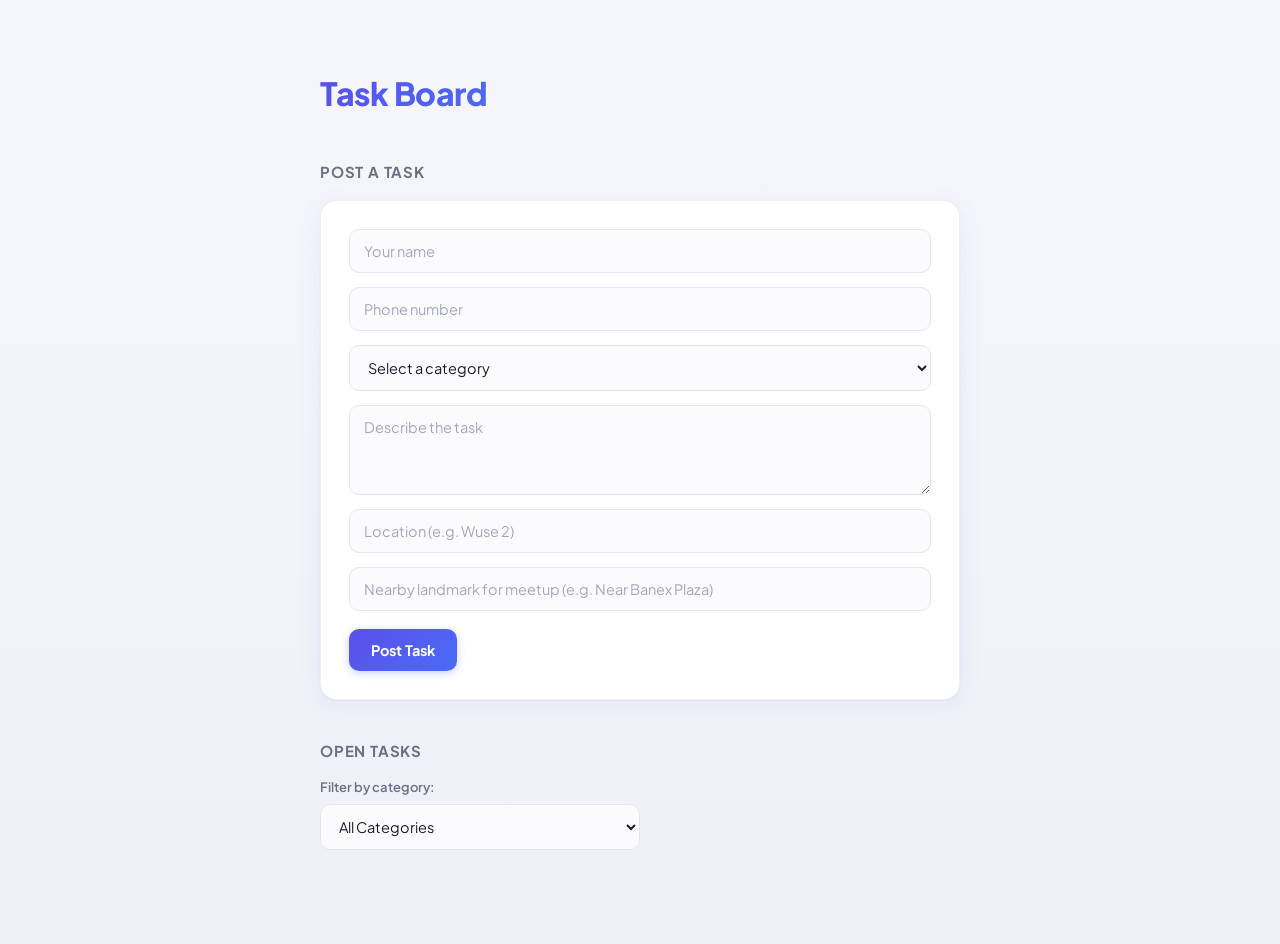
==== static/index.html @ 798a6405 "Initial commit - Task Board MVP" ====
<!DOCTYPE html>
<html>
<head>
  <title>Task Board</title>
    <link rel="preconnect" href="https://fonts.googleapis.com">
  <link rel="preconnect" href="https://fonts.gstatic.com" crossorigin>
  <link href="https://fonts.googleapis.com/css2?family=Plus+Jakarta+Sans:wght@400;500;600;700;800&display=swap" rel="stylesheet">
    <style>
    * { box-sizing: border-box; }

    body {
      font-family: 'Plus Jakarta Sans', -apple-system, sans-serif;
      max-width: 680px;
      margin: 0 auto;
      padding: 48px 20px 80px;
      background: linear-gradient(180deg, #f6f7fb 0%, #eef0f7 100%);
      color: #1a1d29;
      line-height: 1.5;
    }

    h1 {
      font-size: 32px;
      font-weight: 800;
      letter-spacing: -0.5px;
      margin-bottom: 4px;
      background: linear-gradient(135deg, #5b4fe8, #4a6cf7);
      -webkit-background-clip: text;
      background-clip: text;
      -webkit-text-fill-color: transparent;
      display: inline-block;
    }

    h2 {
      font-size: 15px;
      font-weight: 700;
      text-transform: uppercase;
      letter-spacing: 0.8px;
      color: #6b7085;
      margin-top: 40px;
      margin-bottom: 16px;
    }

    form {
      background: white;
      padding: 28px;
      border-radius: 16px;
      box-shadow: 0 4px 24px rgba(74, 108, 247, 0.08), 0 1px 2px rgba(0,0,0,0.04);
      border: 1px solid #eef0f7;
    }

    label {
      font-size: 13px;
      font-weight: 600;
      color: #6b7085;
      display: block;
      margin-bottom: 6px;
    }

    input, select, textarea {
      display: block;
      width: 100%;
      margin-bottom: 14px;
      padding: 12px 14px;
      border: 1.5px solid #e4e6ef;
      border-radius: 10px;
      font-size: 14.5px;
      font-family: inherit;
      color: #1a1d29;
      background: #fbfbfd;
      transition: border-color 0.15s ease, background 0.15s ease;
    }

    input::placeholder, textarea::placeholder {
      color: #a3a7bd;
    }

    input:focus, select:focus, textarea:focus {
      outline: none;
      border-color: #4a6cf7;
      background: white;
      box-shadow: 0 0 0 4px rgba(74, 108, 247, 0.1);
    }

    textarea {
      min-height: 90px;
      resize: vertical;
    }

    button {
      padding: 12px 22px;
      background: linear-gradient(135deg, #5b4fe8, #4a6cf7);
      color: white;
      border: none;
      border-radius: 10px;
      cursor: pointer;
      font-size: 14.5px;
      font-weight: 700;
      font-family: inherit;
      margin-right: 8px;
      margin-top: 4px;
      transition: transform 0.1s ease, box-shadow 0.15s ease;
      box-shadow: 0 2px 8px rgba(74, 108, 247, 0.3);
    }

    button:hover {
      transform: translateY(-1px);
      box-shadow: 0 4px 14px rgba(74, 108, 247, 0.4);
    }

    button:active {
      transform: translateY(0);
    }

    .task {
      background: white;
      border: 1px solid #eef0f7;
      padding: 20px;
      margin-bottom: 14px;
      border-radius: 14px;
      box-shadow: 0 2px 10px rgba(20, 20, 43, 0.04);
      transition: box-shadow 0.15s ease, transform 0.15s ease;
    }

    .task:hover {
      box-shadow: 0 6px 20px rgba(20, 20, 43, 0.08);
      transform: translateY(-2px);
    }

    .task strong {
      font-size: 15.5px;
      font-weight: 700;
      text-transform: capitalize;
      color: #1a1d29;
    }

    .task em {
      color: #6b7085;
      font-style: normal;
      font-size: 13px;
    }

    .task > strong:first-child {
      color: #4a6cf7;
    }

    #filterCategory {
      max-width: 320px;
    }
  </style>
</head>
<body>
  <h1>Task Board</h1>

  <h2>Post a Task</h2>
  <form id="taskForm">
    <input type="text" id="name" placeholder="Your name" required>
    <input type="text" id="phone" placeholder="Phone number" required>
   <select id="category" required>
    <option value="" disabled selected>Select a category</option>
  <optgroup label="Home Services">
    <option value="plumbing">Plumbing</option>
    <option value="electrical">Electrical</option>
    <option value="cleaning">Cleaning</option>
    <option value="laundry">Laundry</option>
    <option value="gardening">Gardening</option>
    <option value="carpentry">Carpentry</option>
    <option value="painting">Painting</option>
    <option value="pest control">Pest Control</option>
    <option value="ac repair/maintenance">AC Repair/Maintenance</option>
    <option value="generator repair/maintenance">Generator Repair/Maintenance</option>
    <option value="furniture assembly">Furniture Assembly</option>
    <option value="interior design">Interior Design</option>
  </optgroup>

  <optgroup label="Electronics Repair">
    <option value="mobile repair">Mobile Repair</option>
    <option value="laptop repair">Laptop Repair</option>
    <option value="pc repair">PC Repair</option>
    <option value="camera repair">Camera Repair</option>
    <option value="tv repair">TV Repair</option>
    <option value="dvd player repair">DVD Player Repair</option>
    <option value="home appliance repair">Home Appliance Repair</option>
    <option value="printer repair">Printer Repair</option>
  </optgroup>

  <optgroup label="Auto Services">
    <option value="auto repair/maintenance">Auto Repair/Maintenance</option>
    <option value="tire service">Tire Service</option>
    <option value="car wash">Car Wash</option>
    <option value="towing">Towing</option>
    <option value="motorcycle repair">Motorcycle Repair</option>
    <option value="car electrician">Car Electrician</option>
    <option value="panel beating/spray painting">Panel Beating/Spray Painting</option>
  </optgroup>

  <optgroup label="Logistics & Delivery">
    <option value="package delivery">Package Delivery</option>
    <option value="moving/relocation">Moving/Relocation</option>
    <option value="dispatch rider">Dispatch Rider</option>
    <option value="truck/haulage">Truck/Haulage</option>
    <option value="errand running">Errand Running</option>
  </optgroup>

  <optgroup label="Beauty & Personal Care">
    <option value="hairdressing">Hairdressing</option>
    <option value="barbing">Barbing</option>
    <option value="makeup">Makeup</option>
    <option value="nail technician">Nail Technician</option>
    <option value="massage therapy">Massage Therapy</option>
    <option value="spa services">Spa Services</option>
  </optgroup>

  <optgroup label="Fashion & Tailoring">
    <option value="tailoring">Tailoring</option>
    <option value="fashion design">Fashion Design</option>
    <option value="shoemaking/repair">Shoemaking/Repair</option>
    <option value="bag repair">Bag Repair</option>
  </optgroup>

  <optgroup label="Events & Catering">
    <option value="catering">Catering</option>
    <option value="photography">Photography</option>
    <option value="videography">Videography</option>
    <option value="event planning">Event Planning</option>
    <option value="dj services">DJ Services</option>
    <option value="mc/anchoring">MC/Anchoring</option>
    <option value="decoration">Decoration</option>
  </optgroup>

  <optgroup label="Education">
    <option value="tutoring">Tutoring</option>
    <option value="music lessons">Music Lessons</option>
    <option value="language lessons">Language Lessons</option>
    <option value="computer training">Computer Training</option>
  </optgroup>

  <optgroup label="Health & Wellness">
    <option value="fitness training">Fitness Training</option>
    <option value="nursing/caregiving">Nursing/Caregiving</option>
    <option value="physiotherapy">Physiotherapy</option>
  </optgroup>

  <optgroup label="Professional Services">
    <option value="graphic design">Graphic Design</option>
    <option value="web design/development">Web Design/Development</option>
    <option value="accounting">Accounting</option>
    <option value="legal services">Legal Services</option>
    <option value="writing/editing">Writing/Editing</option>
  </optgroup>

  <optgroup label="Other">
    <option value="other">Other</option>
  </optgroup>
</select>
    <textarea id="description" placeholder="Describe the task" required></textarea>
    <input type="text" id="location" placeholder="Location (e.g. Wuse 2)" required>
    <input type="text" id="landmark" placeholder="Nearby landmark for meetup (e.g. Near Banex Plaza)">
    <button type="submit">Post Task</button>
  </form>

  <h2>Open Tasks</h2>
  <label for="filterCategory">Filter by category:</label>
<select id="filterCategory">
  <option value="">All Categories</option>
  <option value="plumbing">Plumbing</option>
  <option value="electrical">Electrical</option>
  <option value="cleaning">Cleaning</option>
  <option value="laundry">Laundry</option>
  <option value="gardening">Gardening</option>
  <option value="carpentry">Carpentry</option>
  <option value="painting">Painting</option>
  <option value="pest control">Pest Control</option>
  <option value="ac repair/maintenance">AC Repair/Maintenance</option>
  <option value="generator repair/maintenance">Generator Repair/Maintenance</option>
  <option value="furniture assembly">Furniture Assembly</option>
  <option value="interior design">Interior Design</option>
  <option value="mobile repair">Mobile Repair</option>
  <option value="laptop repair">Laptop Repair</option>
  <option value="pc repair">PC Repair</option>
  <option value="camera repair">Camera Repair</option>
  <option value="tv repair">TV Repair</option>
  <option value="dvd player repair">DVD Player Repair</option>
  <option value="home appliance repair">Home Appliance Repair</option>
  <option value="printer repair">Printer Repair</option>
  <option value="auto repair/maintenance">Auto Repair/Maintenance</option>
  <option value="tire service">Tire Service</option>
  <option value="car wash">Car Wash</option>
  <option value="towing">Towing</option>
  <option value="motorcycle repair">Motorcycle Repair</option>
  <option value="car electrician">Car Electrician</option>
  <option value="panel beating/spray painting">Panel Beating/Spray Painting</option>
  <option value="package delivery">Package Delivery</option>
  <option value="moving/relocation">Moving/Relocation</option>
  <option value="dispatch rider">Dispatch Rider</option>
  <option value="truck/haulage">Truck/Haulage</option>
  <option value="errand running">Errand Running</option>
  <option value="hairdressing">Hairdressing</option>
  <option value="barbing">Barbing</option>
  <option value="makeup">Makeup</option>
  <option value="nail technician">Nail Technician</option>
  <option value="massage therapy">Massage Therapy</option>
  <option value="spa services">Spa Services</option>
  <option value="tailoring">Tailoring</option>
  <option value="fashion design">Fashion Design</option>
  <option value="shoemaking/repair">Shoemaking/Repair</option>
  <option value="bag repair">Bag Repair</option>
  <option value="catering">Catering</option>
  <option value="photography">Photography</option>
  <option value="videography">Videography</option>
  <option value="event planning">Event Planning</option>
  <option value="dj services">DJ Services</option>
  <option value="mc/anchoring">MC/Anchoring</option>
  <option value="decoration">Decoration</option>
  <option value="tutoring">Tutoring</option>
  <option value="music lessons">Music Lessons</option>
  <option value="language lessons">Language Lessons</option>
  <option value="computer training">Computer Training</option>
  <option value="fitness training">Fitness Training</option>
  <option value="nursing/caregiving">Nursing/Caregiving</option>
  <option value="physiotherapy">Physiotherapy</option>
  <option value="graphic design">Graphic Design</option>
  <option value="web design/development">Web Design/Development</option>
  <option value="accounting">Accounting</option>
  <option value="legal services">Legal Services</option>
  <option value="writing/editing">Writing/Editing</option>
  <option value="other">Other</option>
</select>
  <div id="taskList"></div>

  <script>
    const form = document.getElementById('taskForm');
    const taskList = document.getElementById('taskList');

 async function loadTasks() {
  const category = document.getElementById('filterCategory').value;
  const url = category ? `/tasks?category=${encodeURIComponent(category)}` : '/tasks';
  const res = await fetch(url);
  const tasks = await res.json();
  taskList.innerHTML = '';
  tasks.forEach(t => {
    const div = document.createElement('div');
    div.className = 'task';
    div.innerHTML = `
  <strong>${t.category}</strong> — ${t.location}<br>
  ${t.landmark ? `<em>Meetup landmark: ${t.landmark}</em><br>` : ''}
  ${t.description}<br>
  <em>Posted by ${t.name}, ${t.phone}</em><br>
  <strong>Status: ${t.status}</strong><br>
  ${t.status === 'open' ? `<button onclick="markTaken(${t.id})">Mark as Taken</button>` : ''}
  <button onclick='editTask(${JSON.stringify(t)})'>Edit</button>
  <button onclick="deleteTask(${t.id})">Delete</button>
`;
    taskList.appendChild(div);
  });
}

let editingId = null;

function editTask(t) {
  editingId = t.id;
  document.getElementById('name').value = t.name;
  document.getElementById('phone').value = t.phone;
  document.getElementById('category').value = t.category;
  document.getElementById('description').value = t.description;
  document.getElementById('location').value = t.location;
  document.getElementById('landmark').value = t.landmark;
  document.querySelector('#taskForm button[type="submit"]').textContent = 'Update Task';
  window.scrollTo(0, 0);
}
async function markTaken(id) {
  await fetch(`/tasks/${id}/taken`, { method: 'POST' });
  loadTasks();
}

async function deleteTask(id) {
  await fetch(`/tasks/${id}`, { method: 'DELETE' });
  loadTasks();
}


    form.addEventListener('submit', async (e) => {
      e.preventDefault();
      const task = {
  name: document.getElementById('name').value,
  phone: document.getElementById('phone').value,
  category: document.getElementById('category').value,
  description: document.getElementById('description').value,
  location: document.getElementById('location').value,
  landmark: document.getElementById('landmark').value,
};

      if (editingId) {
        await fetch(`/tasks/${editingId}`, {
          method: 'PUT',
          headers: { 'Content-Type': 'application/json' },
          body: JSON.stringify(task),
        });
        editingId = null;
        document.querySelector('#taskForm button[type="submit"]').textContent = 'Post Task';
      } else {
        await fetch('/tasks', {
          method: 'POST',
          headers: { 'Content-Type': 'application/json' },
          body: JSON.stringify(task),
        });
      }

      form.reset();
      loadTasks();
    });

    loadTasks();
    document.getElementById('filterCategory').addEventListener('change', loadTasks);
  </script>
</body>
</html>
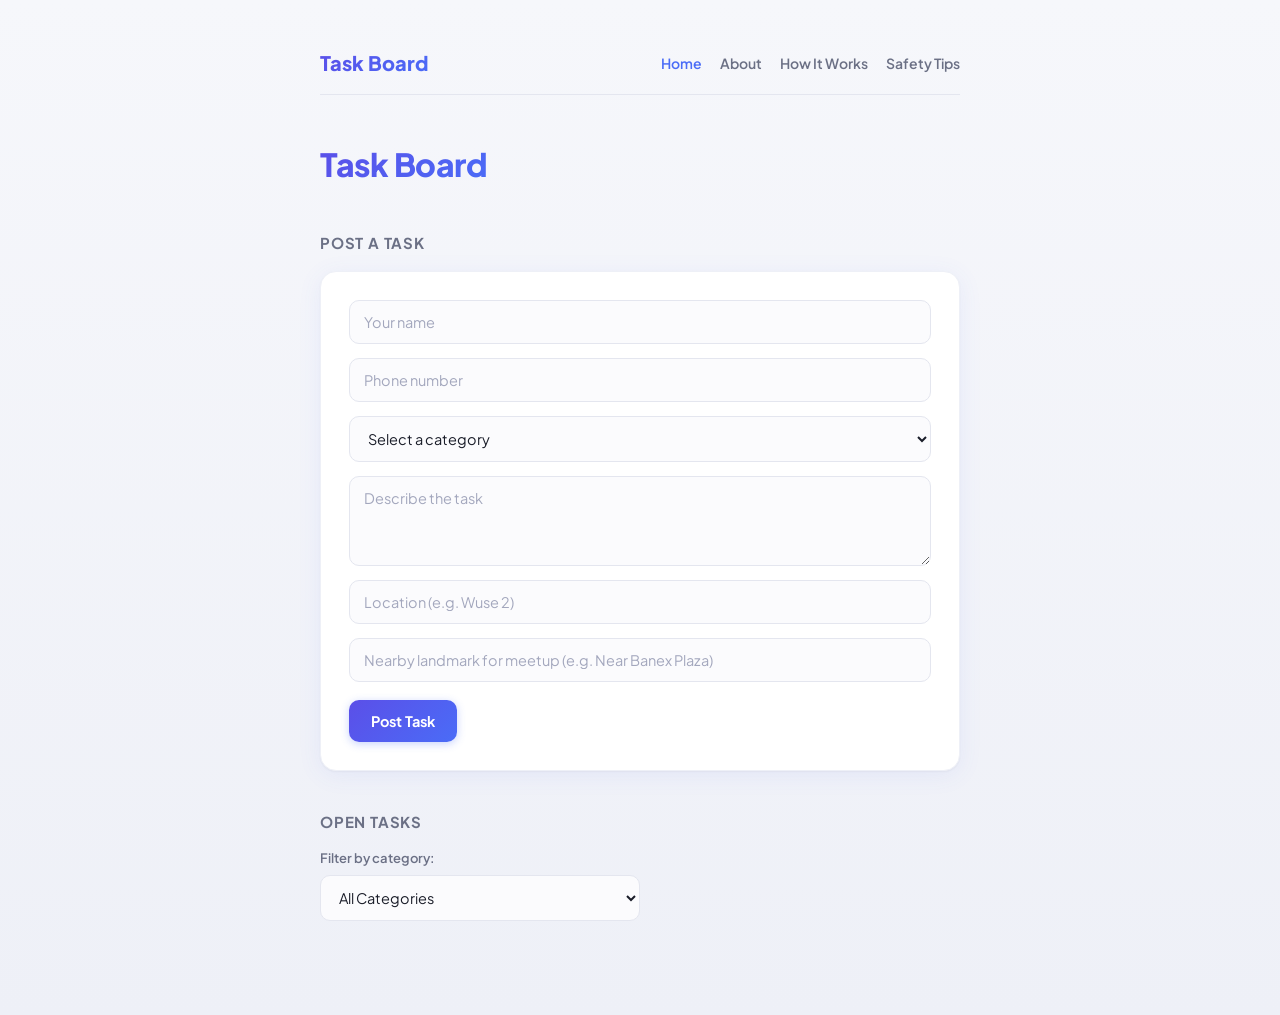
==== commit 8b2b5e01: "Add multi-page navigation with about, How It Works, and Safety Tips pages" ====
--- a/static/index.html
+++ b/static/index.html
@@ -1,154 +1,24 @@
 <!DOCTYPE html>
 <html>
 <head>
+  <meta name="viewport" content="width=device-width, initial-scale=1.0">
   <title>Task Board</title>
-    <link rel="preconnect" href="https://fonts.googleapis.com">
+  <link rel="preconnect" href="https://fonts.googleapis.com">
   <link rel="preconnect" href="https://fonts.gstatic.com" crossorigin>
   <link href="https://fonts.googleapis.com/css2?family=Plus+Jakarta+Sans:wght@400;500;600;700;800&display=swap" rel="stylesheet">
-    <style>
-    * { box-sizing: border-box; }
-
-    body {
-      font-family: 'Plus Jakarta Sans', -apple-system, sans-serif;
-      max-width: 680px;
-      margin: 0 auto;
-      padding: 48px 20px 80px;
-      background: linear-gradient(180deg, #f6f7fb 0%, #eef0f7 100%);
-      color: #1a1d29;
-      line-height: 1.5;
-    }
-
-    h1 {
-      font-size: 32px;
-      font-weight: 800;
-      letter-spacing: -0.5px;
-      margin-bottom: 4px;
-      background: linear-gradient(135deg, #5b4fe8, #4a6cf7);
-      -webkit-background-clip: text;
-      background-clip: text;
-      -webkit-text-fill-color: transparent;
-      display: inline-block;
-    }
-
-    h2 {
-      font-size: 15px;
-      font-weight: 700;
-      text-transform: uppercase;
-      letter-spacing: 0.8px;
-      color: #6b7085;
-      margin-top: 40px;
-      margin-bottom: 16px;
-    }
-
-    form {
-      background: white;
-      padding: 28px;
-      border-radius: 16px;
-      box-shadow: 0 4px 24px rgba(74, 108, 247, 0.08), 0 1px 2px rgba(0,0,0,0.04);
-      border: 1px solid #eef0f7;
-    }
-
-    label {
-      font-size: 13px;
-      font-weight: 600;
-      color: #6b7085;
-      display: block;
-      margin-bottom: 6px;
-    }
-
-    input, select, textarea {
-      display: block;
-      width: 100%;
-      margin-bottom: 14px;
-      padding: 12px 14px;
-      border: 1.5px solid #e4e6ef;
-      border-radius: 10px;
-      font-size: 14.5px;
-      font-family: inherit;
-      color: #1a1d29;
-      background: #fbfbfd;
-      transition: border-color 0.15s ease, background 0.15s ease;
-    }
-
-    input::placeholder, textarea::placeholder {
-      color: #a3a7bd;
-    }
-
-    input:focus, select:focus, textarea:focus {
-      outline: none;
-      border-color: #4a6cf7;
-      background: white;
-      box-shadow: 0 0 0 4px rgba(74, 108, 247, 0.1);
-    }
-
-    textarea {
-      min-height: 90px;
-      resize: vertical;
-    }
-
-    button {
-      padding: 12px 22px;
-      background: linear-gradient(135deg, #5b4fe8, #4a6cf7);
-      color: white;
-      border: none;
-      border-radius: 10px;
-      cursor: pointer;
-      font-size: 14.5px;
-      font-weight: 700;
-      font-family: inherit;
-      margin-right: 8px;
-      margin-top: 4px;
-      transition: transform 0.1s ease, box-shadow 0.15s ease;
-      box-shadow: 0 2px 8px rgba(74, 108, 247, 0.3);
-    }
-
-    button:hover {
-      transform: translateY(-1px);
-      box-shadow: 0 4px 14px rgba(74, 108, 247, 0.4);
-    }
-
-    button:active {
-      transform: translateY(0);
-    }
-
-    .task {
-      background: white;
-      border: 1px solid #eef0f7;
-      padding: 20px;
-      margin-bottom: 14px;
-      border-radius: 14px;
-      box-shadow: 0 2px 10px rgba(20, 20, 43, 0.04);
-      transition: box-shadow 0.15s ease, transform 0.15s ease;
-    }
-
-    .task:hover {
-      box-shadow: 0 6px 20px rgba(20, 20, 43, 0.08);
-      transform: translateY(-2px);
-    }
-
-    .task strong {
-      font-size: 15.5px;
-      font-weight: 700;
-      text-transform: capitalize;
-      color: #1a1d29;
-    }
-
-    .task em {
-      color: #6b7085;
-      font-style: normal;
-      font-size: 13px;
-    }
-
-    .task > strong:first-child {
-      color: #4a6cf7;
-    }
-
-    #filterCategory {
-      max-width: 320px;
-    }
-  </style>
+  <link rel="stylesheet" href="style.css">
 </head>
 <body>
+  <div class="navbar">
+    <a href="index.html" class="logo">Task Board</a>
+    <div class="nav-links">
+      <a href="index.html" class="active">Home</a>
+      <a href="about.html">About</a>
+      <a href="how-it-works.html">How It Works</a>
+      <a href="contact.html">Safety Tips</a>
+    </div>
+  </div>
+
   <h1>Task Board</h1>
 
   <h2>Post a Task</h2>
--- a/static/style.css
+++ b/static/style.css
@@ -0,0 +1,239 @@
+* { box-sizing: border-box; }
+
+body {
+  font-family: 'Plus Jakarta Sans', -apple-system, sans-serif;
+  max-width: 680px;
+  margin: 0 auto;
+  padding: 48px 20px 80px;
+  background: linear-gradient(180deg, #f6f7fb 0%, #eef0f7 100%);
+  color: #1a1d29;
+  line-height: 1.5;
+}
+
+.navbar {
+  display: flex;
+  justify-content: space-between;
+  align-items: center;
+  flex-wrap: wrap;
+  gap: 12px;
+  margin-bottom: 24px;
+  padding-bottom: 16px;
+  border-bottom: 1px solid #e4e6ef;
+}
+
+.navbar .logo {
+  font-size: 20px;
+  font-weight: 800;
+  text-decoration: none;
+  background: linear-gradient(135deg, #5b4fe8, #4a6cf7);
+  -webkit-background-clip: text;
+  background-clip: text;
+  -webkit-text-fill-color: transparent;
+}
+
+.nav-links {
+  display: flex;
+  gap: 18px;
+  flex-wrap: wrap;
+}
+
+.nav-links a {
+  text-decoration: none;
+  color: #6b7085;
+  font-weight: 600;
+  font-size: 14px;
+}
+
+.nav-links a:hover, .nav-links a.active {
+  color: #4a6cf7;
+}
+
+h1 {
+  font-size: 32px;
+  font-weight: 800;
+  letter-spacing: -0.5px;
+  margin-bottom: 4px;
+  background: linear-gradient(135deg, #5b4fe8, #4a6cf7);
+  -webkit-background-clip: text;
+  background-clip: text;
+  -webkit-text-fill-color: transparent;
+  display: inline-block;
+}
+
+h2 {
+  font-size: 15px;
+  font-weight: 700;
+  text-transform: uppercase;
+  letter-spacing: 0.8px;
+  color: #6b7085;
+  margin-top: 40px;
+  margin-bottom: 16px;
+}
+
+form {
+  background: white;
+  padding: 28px;
+  border-radius: 16px;
+  box-shadow: 0 4px 24px rgba(74, 108, 247, 0.08), 0 1px 2px rgba(0,0,0,0.04);
+  border: 1px solid #eef0f7;
+}
+
+label {
+  font-size: 13px;
+  font-weight: 600;
+  color: #6b7085;
+  display: block;
+  margin-bottom: 6px;
+}
+
+input, select, textarea {
+  display: block;
+  width: 100%;
+  margin-bottom: 14px;
+  padding: 12px 14px;
+  border: 1.5px solid #e4e6ef;
+  border-radius: 10px;
+  font-size: 14.5px;
+  font-family: inherit;
+  color: #1a1d29;
+  background: #fbfbfd;
+  transition: border-color 0.15s ease, background 0.15s ease;
+}
+
+input::placeholder, textarea::placeholder {
+  color: #a3a7bd;
+}
+
+input:focus, select:focus, textarea:focus {
+  outline: none;
+  border-color: #4a6cf7;
+  background: white;
+  box-shadow: 0 0 0 4px rgba(74, 108, 247, 0.1);
+}
+
+textarea {
+  min-height: 90px;
+  resize: vertical;
+}
+
+button {
+  padding: 12px 22px;
+  background: linear-gradient(135deg, #5b4fe8, #4a6cf7);
+  color: white;
+  border: none;
+  border-radius: 10px;
+  cursor: pointer;
+  font-size: 14.5px;
+  font-weight: 700;
+  font-family: inherit;
+  margin-right: 8px;
+  margin-top: 4px;
+  transition: transform 0.1s ease, box-shadow 0.15s ease;
+  box-shadow: 0 2px 8px rgba(74, 108, 247, 0.3);
+}
+
+button:hover {
+  transform: translateY(-1px);
+  box-shadow: 0 4px 14px rgba(74, 108, 247, 0.4);
+}
+
+button:active {
+  transform: translateY(0);
+}
+
+.task {
+  background: white;
+  border: 1px solid #eef0f7;
+  padding: 20px;
+  margin-bottom: 14px;
+  border-radius: 14px;
+  box-shadow: 0 2px 10px rgba(20, 20, 43, 0.04);
+  transition: box-shadow 0.15s ease, transform 0.15s ease;
+}
+
+.task:hover {
+  box-shadow: 0 6px 20px rgba(20, 20, 43, 0.08);
+  transform: translateY(-2px);
+}
+
+.task-icon {
+  font-size: 22px;
+  margin-right: 6px;
+}
+
+.task strong {
+  font-size: 15.5px;
+  font-weight: 700;
+  text-transform: capitalize;
+  color: #1a1d29;
+}
+
+.task em {
+  color: #6b7085;
+  font-style: normal;
+  font-size: 13px;
+}
+
+.task > strong:first-child {
+  color: #4a6cf7;
+}
+
+#filterCategory {
+  max-width: 320px;
+}
+
+.page-content {
+  background: white;
+  padding: 28px;
+  border-radius: 16px;
+  box-shadow: 0 4px 24px rgba(74, 108, 247, 0.08), 0 1px 2px rgba(0,0,0,0.04);
+  border: 1px solid #eef0f7;
+}
+
+.page-content h3 {
+  color: #1a1d29;
+  margin-top: 20px;
+}
+
+.page-content p, .page-content li {
+  color: #444;
+  font-size: 14.5px;
+  line-height: 1.7;
+}
+
+/* Mobile improvements */
+@media (max-width: 600px) {
+  body {
+    padding: 24px 14px 60px;
+  }
+
+  h1 {
+    font-size: 26px;
+  }
+
+  form, .page-content {
+    padding: 18px;
+  }
+
+  button {
+    width: 100%;
+    margin-right: 0;
+    padding: 14px;
+    font-size: 15px;
+  }
+
+  .task button {
+    width: auto;
+    display: inline-block;
+    margin-bottom: 6px;
+  }
+
+  #filterCategory {
+    max-width: 100%;
+  }
+
+  .nav-links {
+    gap: 12px;
+    font-size: 13px;
+  }
+}
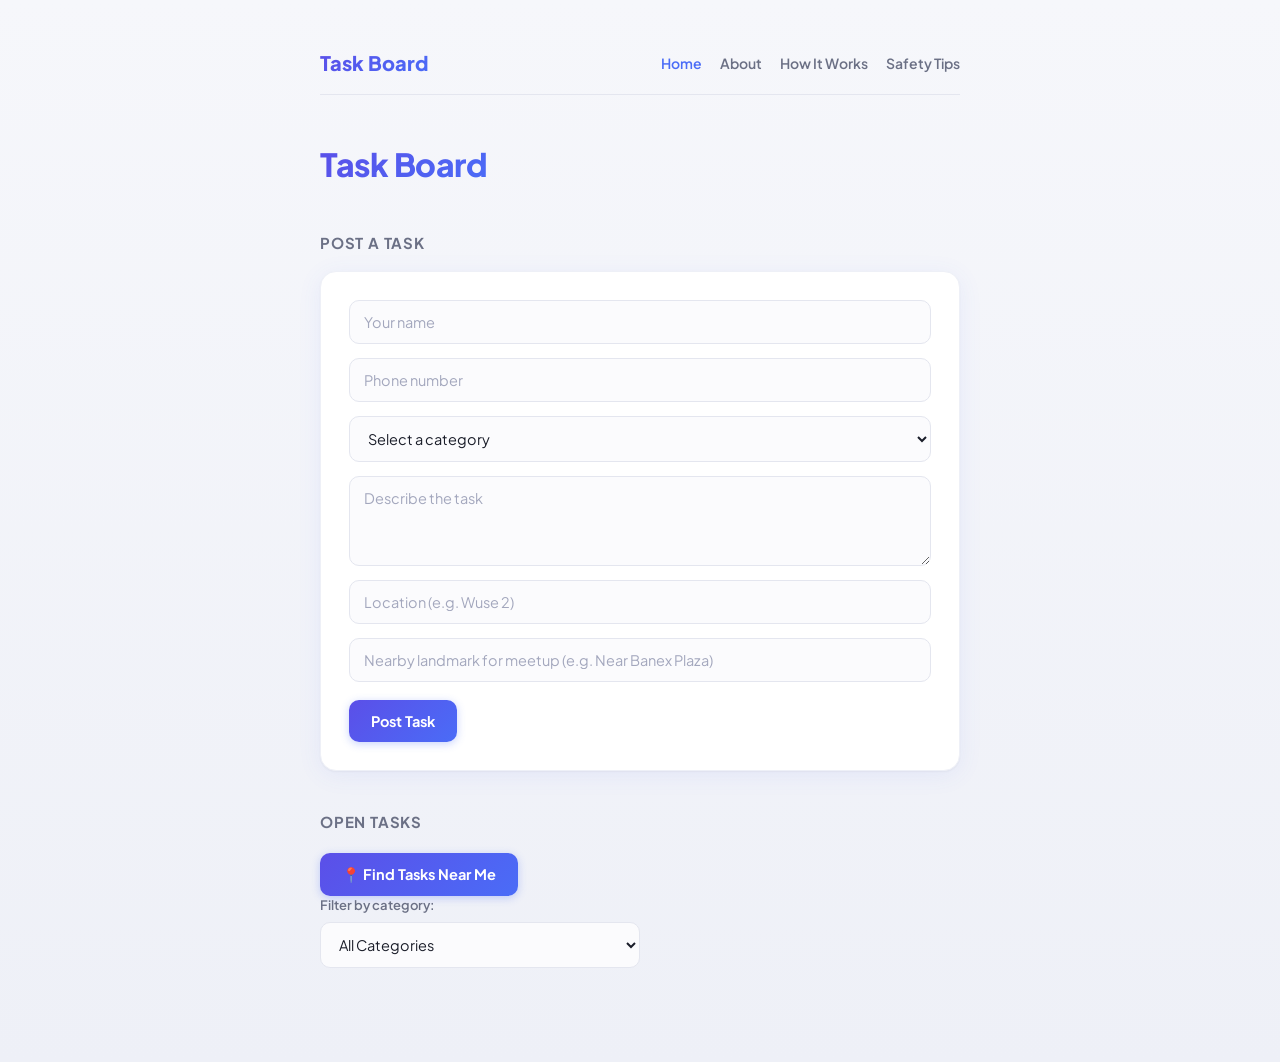
==== commit e50b8274: "Add Location-based distance filtering with GPS coordinates" ====
--- a/static/index.html
+++ b/static/index.html
@@ -129,6 +129,14 @@
   </form>
 
   <h2>Open Tasks</h2>
+    <button type="button" id="nearMeBtn">📍 Find Tasks Near Me</button>
+  <select id="distanceFilter" style="display:none;">
+    <option value="5">Within 5 km</option>
+    <option value="10">Within 10 km</option>
+    <option value="25">Within 25 km</option>
+    <option value="1000">Any distance</option>
+  </select>
+  <p id="distanceStatus" style="display:none; font-size: 13px; color: #6b7085;"></p>
   <label for="filterCategory">Filter by category:</label>
 <select id="filterCategory">
   <option value="">All Categories</option>
@@ -200,21 +208,74 @@
   <script>
     const form = document.getElementById('taskForm');
     const taskList = document.getElementById('taskList');
-
- async function loadTasks() {
+    function getCoords() {
+  return new Promise((resolve) => {
+    if (!navigator.geolocation) {
+      resolve({ lat: null, lng: null });
+      return;
+    }
+    navigator.geolocation.getCurrentPosition(
+      (pos) => resolve({ lat: pos.coords.latitude, lng: pos.coords.longitude }),
+      () => resolve({ lat: null, lng: null }),
+      { timeout: 5000 }
+    );
+  });
+}
+    const categoryIcons = {
+  'plumbing': '🔧', 'electrical': '💡', 'cleaning': '🧹', 'laundry': '👕',
+  'gardening': '🌱', 'carpentry': '🪚', 'painting': '🎨', 'pest control': '🐜',
+  'ac repair/maintenance': '❄️', 'generator repair/maintenance': '⚡',
+  'furniture assembly': '🪑', 'interior design': '🏠',
+  'mobile repair': '📱', 'laptop repair': '💻', 'pc repair': '🖥️',
+  'camera repair': '📷', 'tv repair': '📺', 'dvd player repair': '📀',
+  'home appliance repair': '🔌', 'printer repair': '🖨️',
+  'auto repair/maintenance': '🚗', 'tire service': '🛞', 'car wash': '🚿',
+  'towing': '🚛', 'motorcycle repair': '🏍️', 'car electrician': '🔋',
+  'panel beating/spray painting': '🎨',
+  'package delivery': '📦', 'moving/relocation': '🚚', 'dispatch rider': '🏍️',
+  'truck/haulage': '🚛', 'errand running': '🏃',
+  'hairdressing': '💇', 'barbing': '💈', 'makeup': '💄',
+  'nail technician': '💅', 'massage therapy': '💆', 'spa services': '🧖',
+  'tailoring': '🧵', 'fashion design': '👗', 'shoemaking/repair': '👞',
+  'bag repair': '👜',
+  'catering': '🍽️', 'photography': '📸', 'videography': '🎥',
+  'event planning': '🎉', 'dj services': '🎧', 'mc/anchoring': '🎤',
+  'decoration': '🎈',
+  'tutoring': '📚', 'music lessons': '🎵', 'language lessons': '🗣️',
+  'computer training': '⌨️',
+  'fitness training': '💪', 'nursing/caregiving': '🩺', 'physiotherapy': '🧘',
+  'graphic design': '🖌️', 'web design/development': '🌐', 'accounting': '📊',
+  'legal services': '⚖️', 'writing/editing': '✍️',
+  'other': '📌'
+};
+
+  async function loadTasks() {
   const category = document.getElementById('filterCategory').value;
   const url = category ? `/tasks?category=${encodeURIComponent(category)}` : '/tasks';
   const res = await fetch(url);
-  const tasks = await res.json();
+  let tasks = await res.json();
+
+  if (userCoords) {
+    const maxDist = parseFloat(document.getElementById('distanceFilter').value);
+    tasks = tasks.filter(t => {
+      if (!t.latitude || !t.longitude) return false;
+      const dist = haversineDistance(userCoords.lat, userCoords.lng, t.latitude, t.longitude);
+      t.distance = dist;
+      return dist <= maxDist;
+    });
+    tasks.sort((a, b) => a.distance - b.distance);
+  }
+
   taskList.innerHTML = '';
   tasks.forEach(t => {
     const div = document.createElement('div');
     div.className = 'task';
-    div.innerHTML = `
-  <strong>${t.category}</strong> — ${t.location}<br>
+        div.innerHTML = `
+    <span class="task-icon">${categoryIcons[t.category] || '📌'}</span><strong class="category-tag" onclick="filterByCategory('${t.category}')">${t.category}</strong> — ${t.location}<br>
   ${t.landmark ? `<em>Meetup landmark: ${t.landmark}</em><br>` : ''}
   ${t.description}<br>
-  <em>Posted by ${t.name}, ${t.phone}</em><br>
+    <em>Posted by ${t.name}, ${t.phone}</em><br>
+  ${t.distance !== undefined ? `<em>📍 ${t.distance.toFixed(1)} km away</em><br>` : ''}
   <strong>Status: ${t.status}</strong><br>
   ${t.status === 'open' ? `<button onclick="markTaken(${t.id})">Mark as Taken</button>` : ''}
   <button onclick='editTask(${JSON.stringify(t)})'>Edit</button>
@@ -223,7 +284,43 @@
     taskList.appendChild(div);
   });
 }
-
+function haversineDistance(lat1, lng1, lat2, lng2) {
+  const R = 6371;
+  const dLat = (lat2 - lat1) * Math.PI / 180;
+  const dLng = (lng2 - lng1) * Math.PI / 180;
+  const a = Math.sin(dLat / 2) ** 2 +
+            Math.cos(lat1 * Math.PI / 180) * Math.cos(lat2 * Math.PI / 180) *
+            Math.sin(dLng / 2) ** 2;
+  const c = 2 * Math.atan2(Math.sqrt(a), Math.sqrt(1 - a));
+  return R * c;
+}
+
+let userCoords = null;
+
+document.getElementById('nearMeBtn').addEventListener('click', () => {
+  const statusEl = document.getElementById('distanceStatus');
+  statusEl.style.display = 'block';
+  statusEl.textContent = 'Getting your location...';
+
+  navigator.geolocation.getCurrentPosition(
+    (pos) => {
+      userCoords = { lat: pos.coords.latitude, lng: pos.coords.longitude };
+      document.getElementById('distanceFilter').style.display = 'block';
+      statusEl.textContent = 'Location found! Choose a distance below.';
+      loadTasks();
+    },
+    () => {
+      statusEl.textContent = 'Could not get your location. Please allow location access and try again.';
+    }
+  );
+});
+
+document.getElementById('distanceFilter').addEventListener('change', loadTasks);
+function filterByCategory(category) {
+  document.getElementById('filterCategory').value = category;
+  loadTasks();
+  document.getElementById('filterCategory').scrollIntoView({ behavior: 'smooth' });
+}
 let editingId = null;
 
 function editTask(t) {
@@ -250,6 +347,8 @@
 
     form.addEventListener('submit', async (e) => {
       e.preventDefault();
+            const coords = await getCoords();
+
       const task = {
   name: document.getElementById('name').value,
   phone: document.getElementById('phone').value,
@@ -257,6 +356,8 @@
   description: document.getElementById('description').value,
   location: document.getElementById('location').value,
   landmark: document.getElementById('landmark').value,
+  latitude: coords.lat,
+  longitude: coords.lng,
 };
 
       if (editingId) {
--- a/static/style.css
+++ b/static/style.css
@@ -168,6 +168,16 @@
   color: #1a1d29;
 }
 
+.category-tag {
+  cursor: pointer;
+  transition: color 0.15s ease;
+}
+
+.category-tag:hover {
+  color: #4a6cf7;
+  text-decoration: underline;
+}
+
 .task em {
   color: #6b7085;
   font-style: normal;
